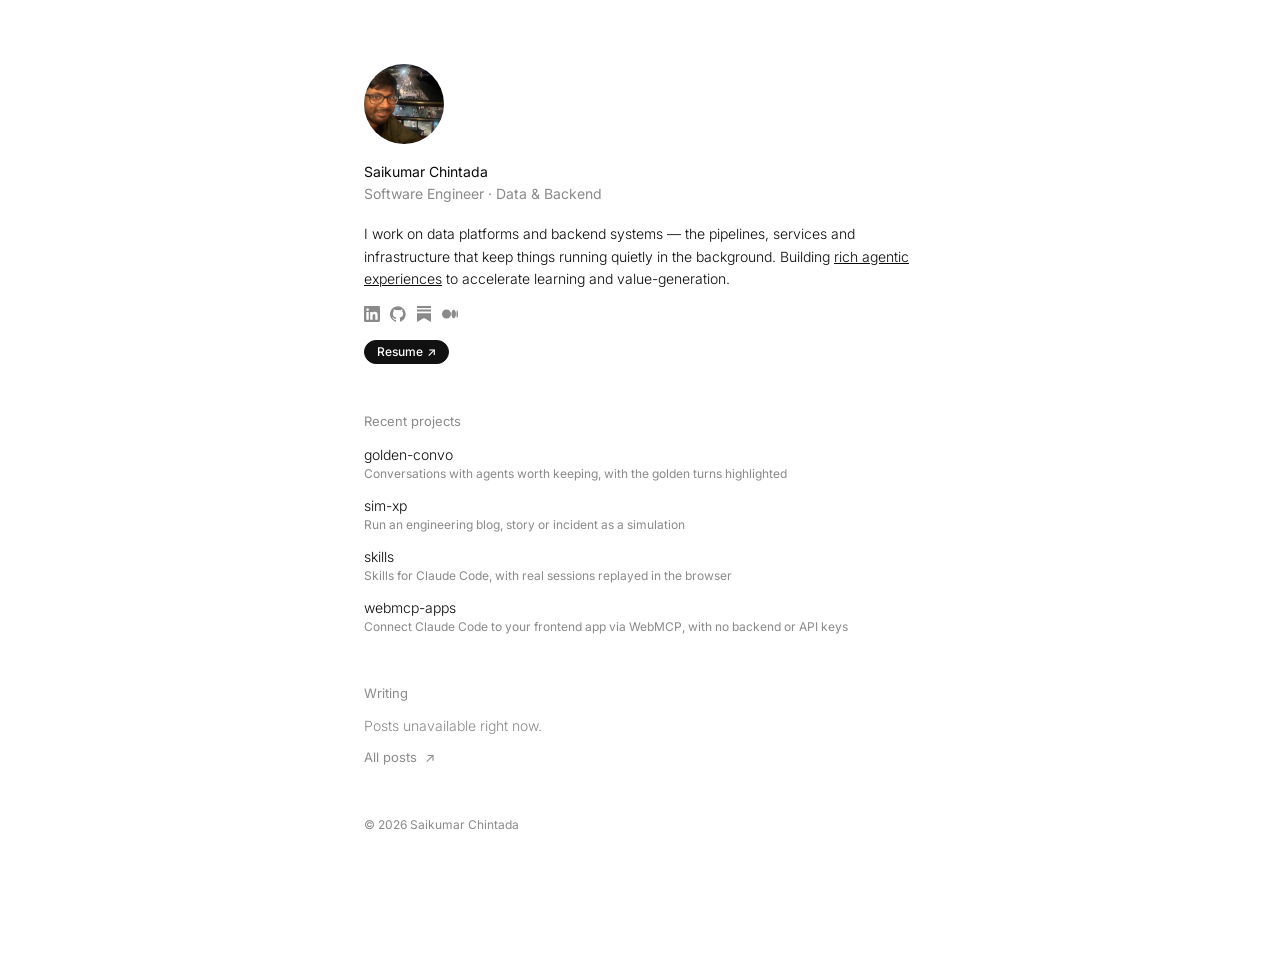
==== index.html @ 0f2b2ed4 "Link agentic experiences in intro Co-Authored-By: Claude Sonnet 5.5 <noreply@anthropic.com> Claude-S" ====
<!DOCTYPE html>
<html lang="en">
<head>
    <meta charset="UTF-8">
    <meta name="viewport" content="width=device-width, initial-scale=1">
    <title>Saikumar Chintada — Software Engineer</title>
    <meta name="description" content="Saikumar Chintada — software engineer working on data platforms and backend systems. Resume, writing and links.">
    <link rel="canonical" href="https://smarchone.github.io/">
    <meta name="theme-color" content="#0b0b0b" media="(prefers-color-scheme: dark)">
    <meta name="theme-color" content="#ffffff" media="(prefers-color-scheme: light)">

    <!-- Social preview -->
    <meta property="og:type" content="profile">
    <meta property="og:title" content="Saikumar Chintada">
    <meta property="og:description" content="Software engineer — data and backend.">
    <meta property="og:url" content="https://smarchone.github.io/">
    <meta property="og:image" content="https://smarchone.github.io/profile.jpeg">
    <meta name="twitter:card" content="summary">

    <link rel="icon" href="data:image/svg+xml,%3Csvg xmlns='http://www.w3.org/2000/svg' viewBox='0 0 64 64'%3E%3Crect width='64' height='64' rx='15' fill='%230a0a0b'/%3E%3Ctext x='32' y='43' font-family='sans-serif' font-size='30' font-weight='600' fill='%23f2f2f4' text-anchor='middle'%3ESC%3C/text%3E%3C/svg%3E">
    <link rel="apple-touch-icon" href="profile-320.jpg">
    <link rel="preconnect" href="https://api.rss2json.com" crossorigin>
    <link rel="preconnect" href="https://fonts.googleapis.com">
    <link rel="preconnect" href="https://fonts.gstatic.com" crossorigin>
    <link rel="stylesheet" href="https://fonts.googleapis.com/css2?family=Inter:wght@300;400;500;600&display=swap">
    <link rel="stylesheet" href="style.css">
</head>
<body>
    <main class="page">
        <header class="identity reveal" style="--i:0">
            <img class="avatar" src="profile-320.jpg" alt="Saikumar Chintada" width="80" height="80" fetchpriority="high" decoding="async">
            <div>
                <h1>Saikumar Chintada</h1>
                <p class="role">Software Engineer <span aria-hidden="true">·</span> Data &amp; Backend</p>
            </div>
        </header>

        <!-- Edit this line to introduce yourself -->
        <p class="intro reveal" style="--i:1">
            I work on data platforms and backend systems — the pipelines, services
            and infrastructure that keep things running quietly in the background.
            Building <a href="https://smarchone.github.io/agentic-experiences/" target="_blank" rel="noopener">rich agentic experiences</a> to accelerate learning and value-generation.
        </p>

        <nav class="chips reveal" style="--i:3" aria-label="Elsewhere">
            <a class="chip" href="https://www.linkedin.com/in/saikumar-chintada-a72671b1/" target="_blank" rel="noopener">
                <svg viewBox="0 0 24 24" aria-hidden="true"><path d="M20.45 20.45h-3.56v-5.57c0-1.33-.02-3.04-1.85-3.04-1.85 0-2.14 1.45-2.14 2.94v5.67H9.35V9h3.41v1.56h.05c.48-.9 1.63-1.85 3.36-1.85 3.6 0 4.27 2.37 4.27 5.45v6.29zM5.34 7.43a2.06 2.06 0 1 1 0-4.13 2.06 2.06 0 0 1 0 4.13zm1.78 13.02H3.55V9h3.57v11.45zM22.22 0H1.77C.79 0 0 .77 0 1.73v20.54C0 23.23.79 24 1.77 24h20.45c.98 0 1.78-.77 1.78-1.73V1.73C24 .77 23.2 0 22.22 0z"/></svg>
                <span>LinkedIn</span>
            </a>
            <a class="chip" href="https://github.com/smarchone/" target="_blank" rel="noopener">
                <svg viewBox="0 0 24 24" aria-hidden="true"><path d="M12 .3a12 12 0 0 0-3.8 23.4c.6.1.8-.3.8-.6v-2.2c-3.3.7-4-1.6-4-1.6-.6-1.4-1.4-1.8-1.4-1.8-1-.7.1-.7.1-.7 1.2.1 1.9 1.2 1.9 1.2 1 1.8 2.8 1.3 3.5 1 .1-.8.4-1.3.7-1.6-2.7-.3-5.5-1.3-5.5-6 0-1.2.5-2.3 1.3-3.1-.2-.4-.6-1.6.1-3.2 0 0 1-.3 3.3 1.2a11.5 11.5 0 0 1 6 0c2.3-1.5 3.3-1.2 3.3-1.2.7 1.6.3 2.8.1 3.2.8.8 1.3 1.9 1.3 3.1 0 4.7-2.8 5.7-5.5 6 .4.4.8 1.1.8 2.2v3.3c0 .3.2.7.8.6A12 12 0 0 0 12 .3z"/></svg>
                <span>GitHub</span>
            </a>
            <a class="chip" href="https://smarchone.substack.com/" target="_blank" rel="noopener">
                <svg viewBox="0 0 24 24" aria-hidden="true"><path d="M22.54 8.24H1.46V5.41h21.08v2.83zM1.46 10.81V24L12 18.11 22.54 24V10.81H1.46zM22.54 0H1.46v2.84h21.08V0z"/></svg>
                <span>Substack</span>
            </a>
            <a class="chip" href="https://medium.com/@saikumarchintada" target="_blank" rel="noopener">
                <svg viewBox="0 0 24 24" aria-hidden="true"><path d="M13.54 12a6.77 6.77 0 0 1-6.77 6.82A6.77 6.77 0 0 1 0 12a6.77 6.77 0 0 1 6.77-6.82A6.77 6.77 0 0 1 13.54 12zm7.42 0c0 3.54-1.51 6.42-3.38 6.42S14.2 15.54 14.2 12s1.51-6.42 3.38-6.42S20.96 8.46 20.96 12zM24 12c0 3.17-.53 5.75-1.19 5.75s-1.19-2.58-1.19-5.75.53-5.75 1.19-5.75S24 8.83 24 12z"/></svg>
                <span>Medium</span>
            </a>
        </nav>

        <a class="btn reveal" style="--i:2" href="https://smarchone.github.io/resume/" target="_blank" rel="noopener">
            Resume <span class="arrow" aria-hidden="true">↗</span>
        </a>

        <section class="section reveal" style="--i:4">
            <h2 class="label">Recent projects</h2>
            <ul class="posts projects">
                <li>
                    <a href="https://smarchone.github.io/golden-convo/" target="_blank" rel="noopener">
                        <span class="post-title">golden-convo</span>
                        <span class="project-desc">Conversations with agents worth keeping, with the golden turns highlighted</span>
                    </a>
                </li>
                <li>
                    <a href="https://smarchone.github.io/sim-xp/" target="_blank" rel="noopener">
                        <span class="post-title">sim-xp</span>
                        <span class="project-desc">Run an engineering blog, story or incident as a simulation</span>
                    </a>
                </li>
                <li>
                    <a href="https://smarchone.github.io/skills/" target="_blank" rel="noopener">
                        <span class="post-title">skills</span>
                        <span class="project-desc">Skills for Claude Code, with real sessions replayed in the browser</span>
                    </a>
                </li>
                <li>
                    <a href="https://smarchone.github.io/webmcp-apps" target="_blank" rel="noopener">
                        <span class="post-title">webmcp-apps</span>
                        <span class="project-desc">Connect Claude Code to your frontend app via WebMCP, with no backend or API keys</span>
                    </a>
                </li>
            </ul>
        </section>

        <section class="section reveal" style="--i:4">
            <h2 class="label">Writing</h2>
            <ul class="posts" id="posts" aria-busy="true">
                <li class="skeleton"><span></span></li>
                <li class="skeleton"><span></span></li>
                <li class="skeleton"><span></span></li>
            </ul>
            <a class="more" href="https://smarchone.substack.com/" target="_blank" rel="noopener">
                All posts <span class="arrow" aria-hidden="true">↗</span>
            </a>
        </section>

        <footer class="footer reveal" style="--i:5">
            <span>&copy; <span id="year">2026</span> Saikumar Chintada</span>
        </footer>
    </main>

    <script src="script.js" defer></script>

    <!-- Google tag (gtag.js) -->
    <script async src="https://www.googletagmanager.com/gtag/js?id=G-ZZCV0RCPVZ"></script>
    <script>
      window.dataLayer = window.dataLayer || [];
      function gtag(){dataLayer.push(arguments);}
      gtag('js', new Date());

      gtag('config', 'G-ZZCV0RCPVZ');
    </script>
</body>
</html>
---- style.css ----
/* ---------------------------------------------------------------
   Tokens
   --------------------------------------------------------------- */
:root {
    color-scheme: light;

    --bg:            #fff;
    --text:          rgba(0, 0, 0, 0.9);
    --text-strong:   #0a0a0a;
    --text-2:        rgba(0, 0, 0, 0.5);
    --text-3:        rgba(0, 0, 0, 0.2);
    --muted:         #8a8a8a;
    --fill-2:        rgba(0, 0, 0, 0.07);
    --border:        rgba(0, 0, 0, 0.1);
    --border-strong: rgba(0, 0, 0, 0.14);
    --solid-bg:      #111;
    --solid-fg:      #fff;

    --font-sans: Inter, -apple-system, BlinkMacSystemFont, 'Segoe UI', system-ui, sans-serif;
    --home-width: 600px;
    --gutter: 24px;
}

@media (prefers-color-scheme: dark) {
    :root {
        color-scheme: dark;

        --bg:            #111;
        --text:          rgba(255, 255, 255, 0.9);
        --text-strong:   #f5f5f5;
        --text-2:        rgba(255, 255, 255, 0.5);
        --text-3:        rgba(255, 255, 255, 0.2);
        --muted:         #707070;
        --fill-2:        rgba(255, 255, 255, 0.08);
        --border:        rgba(255, 255, 255, 0.1);
        --border-strong: #2a2a2a;
        --solid-bg:      #eee;
        --solid-fg:      #111;
    }
}

*,
*::before,
*::after {
    margin: 0;
    padding: 0;
    box-sizing: border-box;
}

html {
    -webkit-text-size-adjust: 100%;
    text-size-adjust: 100%;
}

body {
    background: var(--bg);
    color: var(--text);
    font: 16px/1.5 var(--font-sans);
}

::selection {
    background: var(--text-3);
}

a {
    color: inherit;
}

:focus-visible {
    outline: 2px solid var(--text-2);
    outline-offset: 2px;
    border-radius: 4px;
}

/* ---------------------------------------------------------------
   Page
   --------------------------------------------------------------- */
.page {
    max-width: var(--home-width);
    margin: 0 auto;
    padding: 64px var(--gutter) 120px;
}

/* ---------------------------------------------------------------
   Identity
   --------------------------------------------------------------- */
.avatar {
    display: block;
    width: 80px;
    height: 80px;
    margin-bottom: 18px;
    border-radius: 50%;
    object-fit: cover;
}

h1 {
    font-size: 14px;
    font-weight: 400;
    line-height: 1.4;
    color: var(--text-strong);
}

.role {
    margin-top: 2px;
    font-size: 14px;
    line-height: 1.4;
    color: var(--muted);
}

.intro {
    margin-top: 20px;
    font-size: 14px;
    font-weight: 300;
    line-height: 1.6;
    color: var(--text-strong);
}

/* ---------------------------------------------------------------
   Links
   --------------------------------------------------------------- */
.chips {
    display: flex;
    gap: 10px;
    margin: 16px 0;
}

.chip {
    display: flex;
    color: var(--muted);
    transition: color 0.15s;
}

.chip:hover {
    color: var(--text-strong);
}

.chip svg {
    width: 16px;
    height: 16px;
    fill: currentColor;
}

.chip span {
    position: absolute;
    width: 1px;
    height: 1px;
    overflow: hidden;
    clip-path: inset(50%);
    white-space: nowrap;
}

.btn {
    display: inline-flex;
    align-items: center;
    height: 24px;
    padding: 0 12px;
    border: 1px solid var(--solid-bg);
    border-radius: 999px;
    background: var(--solid-bg);
    color: var(--solid-fg);
    font-size: 12px;
    font-weight: 500;
    line-height: 1;
    white-space: nowrap;
    text-decoration: none;
    transition: opacity 0.15s;
}

.btn:hover {
    opacity: 0.85;
}

.arrow {
    margin-left: 4px;
}

/* ---------------------------------------------------------------
   Writing
   --------------------------------------------------------------- */
.section {
    margin-top: 48px;
}

.label {
    margin-bottom: 12px;
    font-size: 13px;
    font-weight: 400;
    color: var(--muted);
}

.posts {
    display: grid;
    gap: 6px;
    list-style: none;
}

.posts a {
    display: inline-flex;
    flex-wrap: wrap;
    align-items: center;
    column-gap: 8px;
    font-size: 14px;
    line-height: 1.5;
    color: var(--text-strong);
    text-decoration: none;
}

.post-title {
    font-weight: 300;
    transition: background-color 0.15s;
}

.posts a:hover .post-title {
    background: var(--fill-2);
}

#posts a {
    display: flex;
    align-items: baseline;
}

.post-leader {
    flex: 1;
    min-width: 24px;
    border-bottom: 1px dotted var(--text-3);
}

.post-date {
    white-space: nowrap;
    font-size: 12px;
    color: var(--muted);
    font-variant-numeric: tabular-nums;
}

.projects {
    gap: 12px;
}

.projects a {
    display: flex;
    flex-direction: column;
    align-items: flex-start;
}

.project-desc {
    font-size: 12px;
    color: var(--muted);
}

.posts .empty {
    font-size: 14px;
    font-weight: 300;
    color: var(--muted);
}

.skeleton span {
    display: block;
    height: 14px;
    border-radius: 4px;
    background: var(--border);
    animation: pulse 1.8s ease-in-out infinite;
}

.skeleton:nth-child(1) span { width: 72%; }
.skeleton:nth-child(2) span { width: 58%; animation-delay: 0.15s; }
.skeleton:nth-child(3) span { width: 65%; animation-delay: 0.3s; }

@keyframes pulse {
    0%, 100% { opacity: 0.45; }
    50%      { opacity: 1; }
}

.more {
    display: inline-block;
    margin-top: 12px;
    font-size: 13px;
    color: var(--muted);
    text-decoration: none;
    transition: color 0.15s;
}

.more:hover {
    color: var(--text-strong);
}

/* ---------------------------------------------------------------
   Footer
   --------------------------------------------------------------- */
.footer {
    margin-top: 48px;
    font-size: 12px;
    color: var(--muted);
}

@media (prefers-reduced-motion: reduce) {
    .skeleton span {
        animation: none;
    }

    * {
        transition-duration: 0.01ms !important;
    }
}

@media print {
    .more {
        display: none;
    }

    body {
        background: #fff;
        color: #000;
    }
}
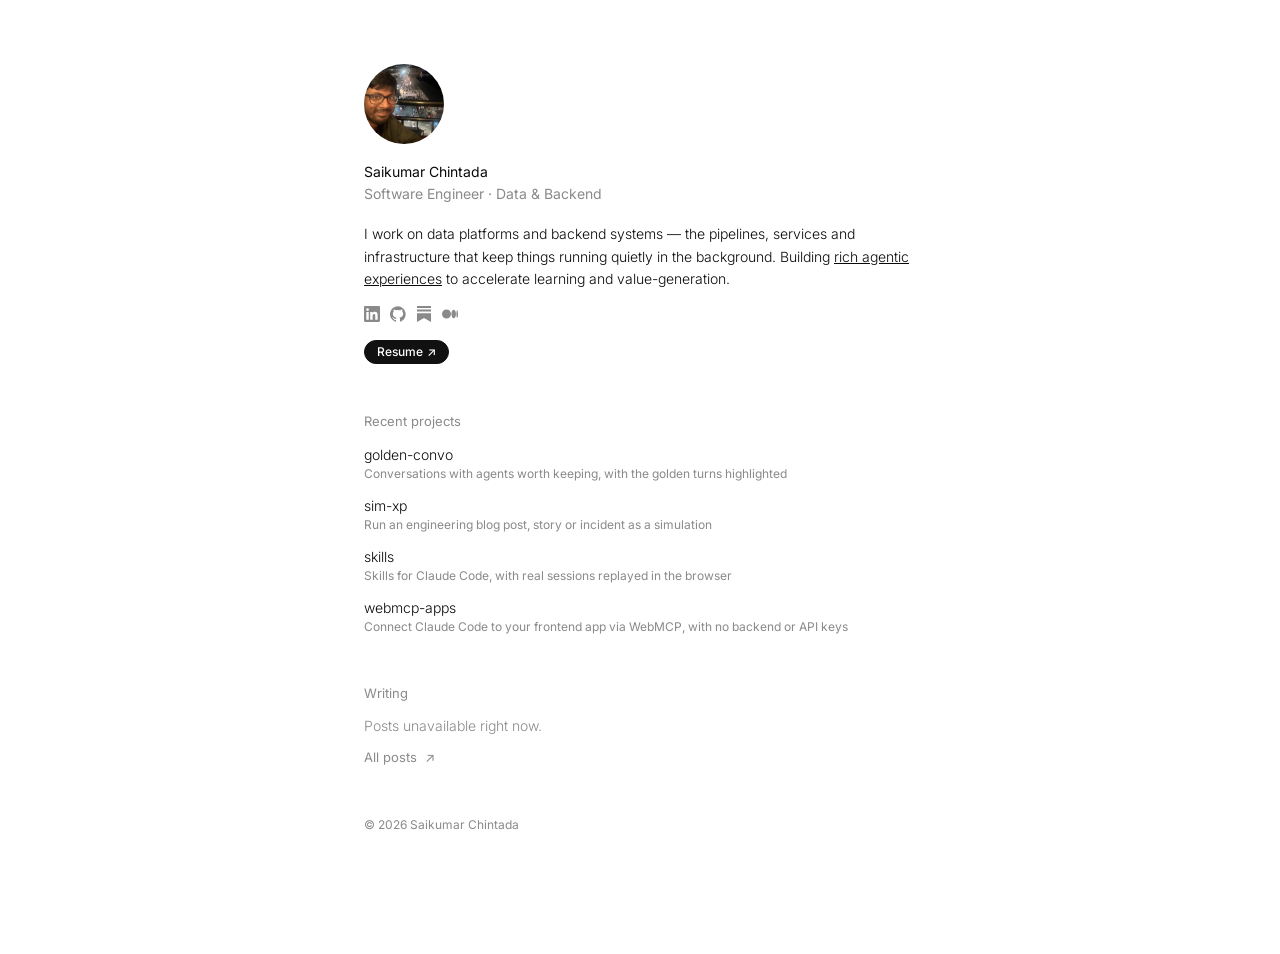
==== commit ef81f78a: "Say blog post in sim-xp description Co-Authored-By: Claude Sonnet 5.5 <noreply@anthropic.com> Claude" ====
--- a/index.html
+++ b/index.html
@@ -77,7 +77,7 @@
                 <li>
                     <a href="https://smarchone.github.io/sim-xp/" target="_blank" rel="noopener">
                         <span class="post-title">sim-xp</span>
-                        <span class="project-desc">Run an engineering blog, story or incident as a simulation</span>
+                        <span class="project-desc">Run an engineering blog post, story or incident as a simulation</span>
                     </a>
                 </li>
                 <li>
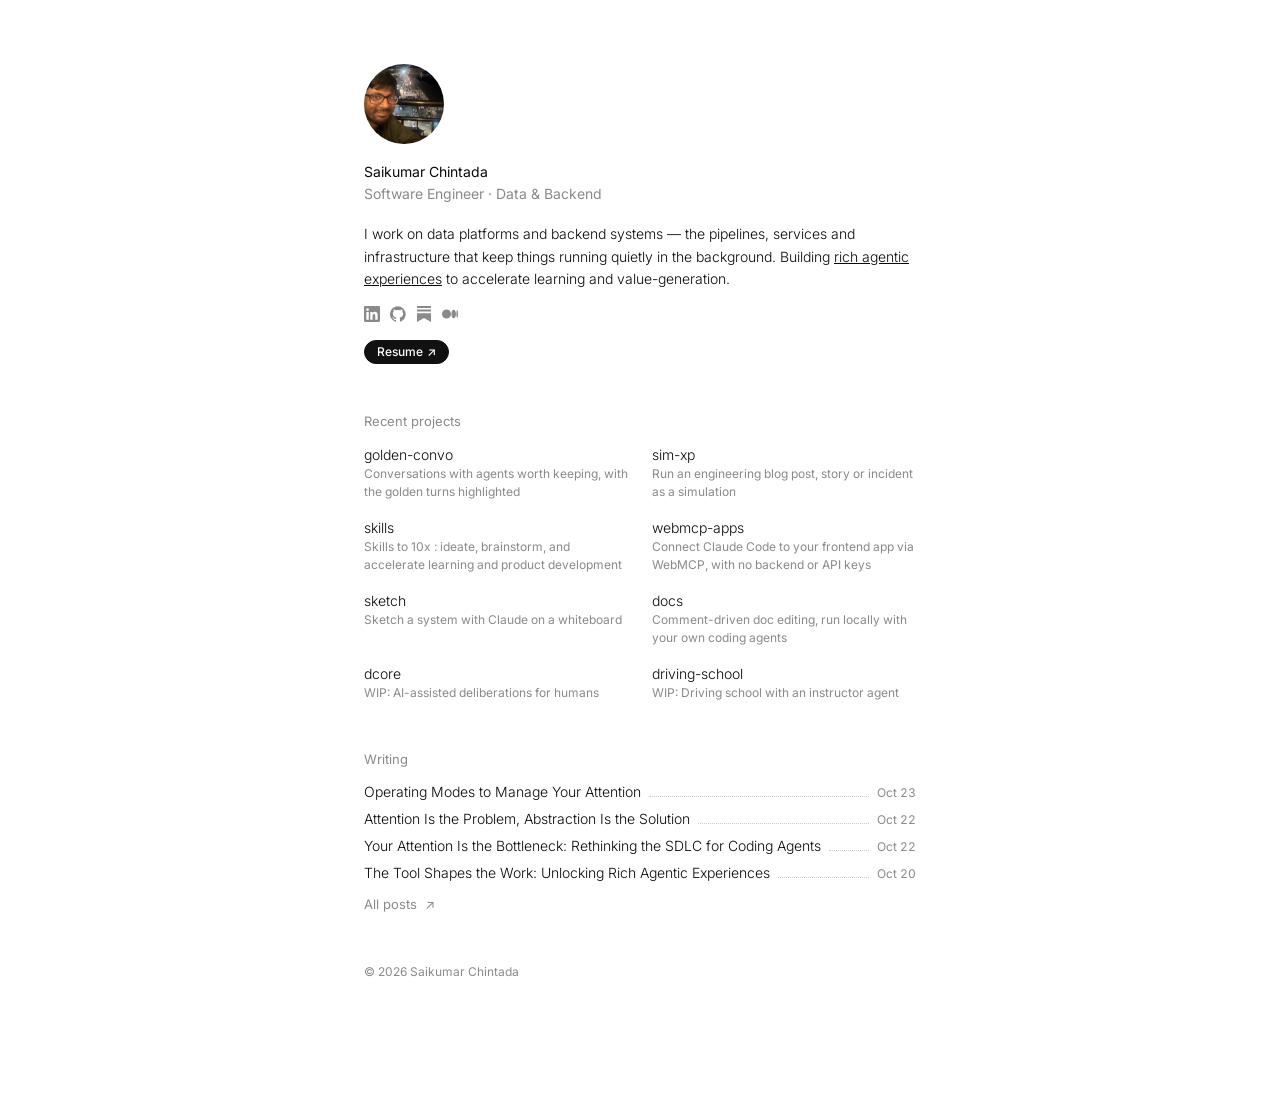
==== commit cb399f13: "Add four recent projects and lay projects out in two columns Adds sketch, docs, dcore and driving-sc" ====
--- a/index.html
+++ b/index.html
@@ -19,7 +19,6 @@
 
     <link rel="icon" href="data:image/svg+xml,%3Csvg xmlns='http://www.w3.org/2000/svg' viewBox='0 0 64 64'%3E%3Crect width='64' height='64' rx='15' fill='%230a0a0b'/%3E%3Ctext x='32' y='43' font-family='sans-serif' font-size='30' font-weight='600' fill='%23f2f2f4' text-anchor='middle'%3ESC%3C/text%3E%3C/svg%3E">
     <link rel="apple-touch-icon" href="profile-320.jpg">
-    <link rel="preconnect" href="https://api.rss2json.com" crossorigin>
     <link rel="preconnect" href="https://fonts.googleapis.com">
     <link rel="preconnect" href="https://fonts.gstatic.com" crossorigin>
     <link rel="stylesheet" href="https://fonts.googleapis.com/css2?family=Inter:wght@300;400;500;600&display=swap">
@@ -75,7 +74,7 @@
                     </a>
                 </li>
                 <li>
-                    <a href="https://smarchone.github.io/sim-xp/" target="_blank" rel="noopener">
+                    <a href="https://smarchone.github.io/sim-xp/v3" target="_blank" rel="noopener">
                         <span class="post-title">sim-xp</span>
                         <span class="project-desc">Run an engineering blog post, story or incident as a simulation</span>
                     </a>
@@ -83,13 +82,37 @@
                 <li>
                     <a href="https://smarchone.github.io/skills/" target="_blank" rel="noopener">
                         <span class="post-title">skills</span>
-                        <span class="project-desc">Skills for Claude Code, with real sessions replayed in the browser</span>
+                        <span class="project-desc">Skills to 10x : ideate, brainstorm, and accelerate learning and product development</span>
                     </a>
                 </li>
                 <li>
                     <a href="https://smarchone.github.io/webmcp-apps" target="_blank" rel="noopener">
                         <span class="post-title">webmcp-apps</span>
                         <span class="project-desc">Connect Claude Code to your frontend app via WebMCP, with no backend or API keys</span>
+                    </a>
+                </li>
+                <li>
+                    <a href="https://smarchone.github.io/sketch/" target="_blank" rel="noopener">
+                        <span class="post-title">sketch</span>
+                        <span class="project-desc">Sketch a system with Claude on a whiteboard</span>
+                    </a>
+                </li>
+                <li>
+                    <a href="https://smarchone.github.io/docs/" target="_blank" rel="noopener">
+                        <span class="post-title">docs</span>
+                        <span class="project-desc">Comment-driven doc editing, run locally with your own coding agents</span>
+                    </a>
+                </li>
+                <li>
+                    <a href="https://smarchone.github.io/dcore/" target="_blank" rel="noopener">
+                        <span class="post-title">dcore</span>
+                        <span class="project-desc">WIP: AI-assisted deliberations for humans</span>
+                    </a>
+                </li>
+                <li>
+                    <a href="https://smarchone.github.io/driving-school/" target="_blank" rel="noopener">
+                        <span class="post-title">driving-school</span>
+                        <span class="project-desc">WIP: Driving school with an instructor agent</span>
                     </a>
                 </li>
             </ul>
@@ -102,7 +125,7 @@
                 <li class="skeleton"><span></span></li>
                 <li class="skeleton"><span></span></li>
             </ul>
-            <a class="more" href="https://smarchone.substack.com/" target="_blank" rel="noopener">
+            <a class="more" href="https://saikumarchintada.medium.com/" target="_blank" rel="noopener">
                 All posts <span class="arrow" aria-hidden="true">↗</span>
             </a>
         </section>
--- a/style.css
+++ b/style.css
@@ -233,7 +233,15 @@
 }
 
 .projects {
-    gap: 12px;
+    grid-template-columns: repeat(2, minmax(0, 1fr));
+    gap: 16px 24px;
+}
+
+@media (max-width: 480px) {
+    .projects {
+        grid-template-columns: 1fr;
+        gap: 12px;
+    }
 }
 
 .projects a {
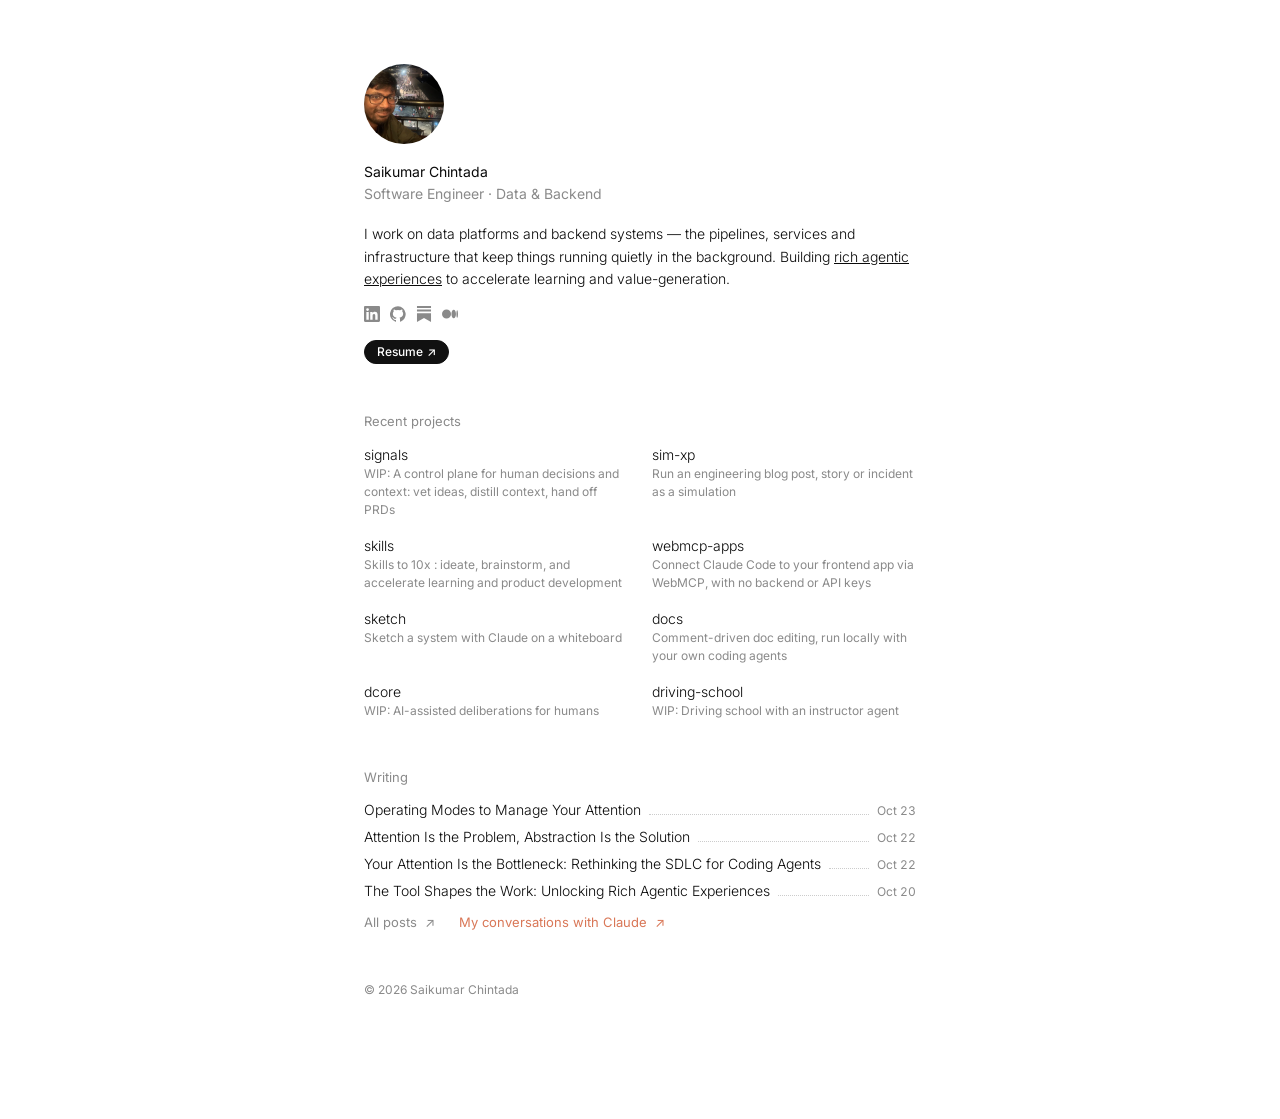
==== commit bce84e60: "Add signals to projects; link golden-convo from Writing in Claude orange Co-Authored-By: Claude Opus" ====
--- a/index.html
+++ b/index.html
@@ -68,9 +68,9 @@
             <h2 class="label">Recent projects</h2>
             <ul class="posts projects">
                 <li>
-                    <a href="https://smarchone.github.io/golden-convo/" target="_blank" rel="noopener">
-                        <span class="post-title">golden-convo</span>
-                        <span class="project-desc">Conversations with agents worth keeping, with the golden turns highlighted</span>
+                    <a href="https://smarchone.github.io/signals/" target="_blank" rel="noopener">
+                        <span class="post-title">signals</span>
+                        <span class="project-desc">WIP: A control plane for human decisions and context: vet ideas, distill context, hand off PRDs</span>
                     </a>
                 </li>
                 <li>
@@ -128,6 +128,9 @@
             <a class="more" href="https://saikumarchintada.medium.com/" target="_blank" rel="noopener">
                 All posts <span class="arrow" aria-hidden="true">↗</span>
             </a>
+            <a class="more more-orange" href="https://smarchone.github.io/golden-convo/" target="_blank" rel="noopener">
+                My conversations with Claude <span class="arrow" aria-hidden="true">↗</span>
+            </a>
         </section>
 
         <footer class="footer reveal" style="--i:5">
--- a/style.css
+++ b/style.css
@@ -15,6 +15,7 @@
     --border-strong: rgba(0, 0, 0, 0.14);
     --solid-bg:      #111;
     --solid-fg:      #fff;
+    --orange:        #d97757;
 
     --font-sans: Inter, -apple-system, BlinkMacSystemFont, 'Segoe UI', system-ui, sans-serif;
     --home-width: 600px;
@@ -36,6 +37,7 @@
         --border-strong: #2a2a2a;
         --solid-bg:      #eee;
         --solid-fg:      #111;
+        --orange:        #d97757;
     }
 }
 
@@ -287,8 +289,21 @@
     transition: color 0.15s;
 }
 
+.more + .more {
+    margin-left: 20px;
+}
+
 .more:hover {
     color: var(--text-strong);
+}
+
+.more-orange,
+.more-orange:hover {
+    color: var(--orange);
+}
+
+.more-orange:hover {
+    opacity: 0.8;
 }
 
 /* ---------------------------------------------------------------
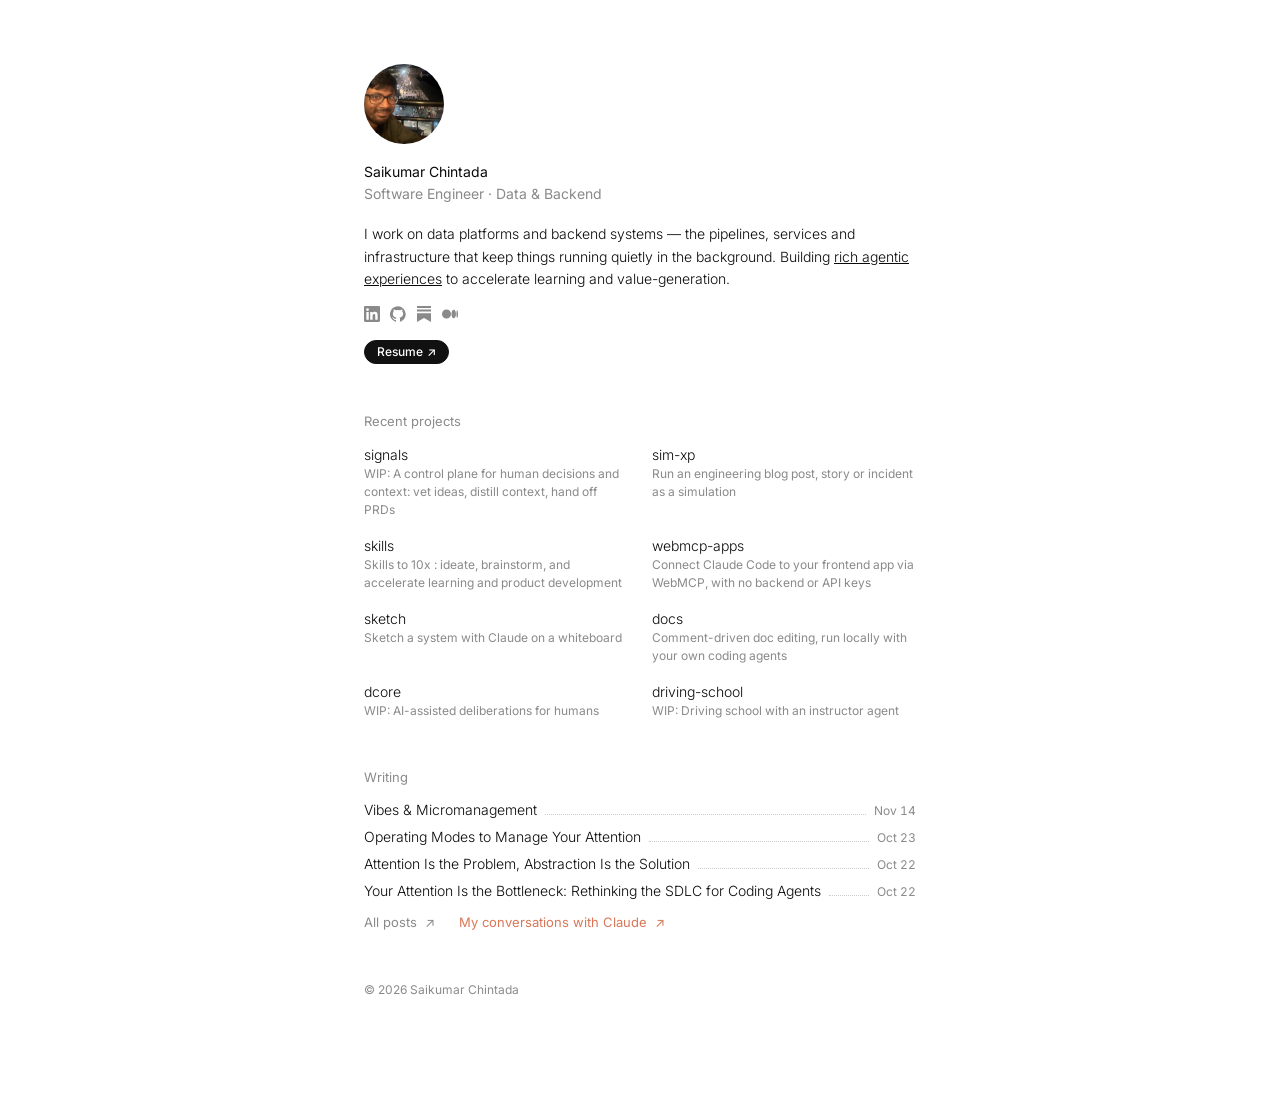
==== commit c2192aa4: "Point skills project link to hosted skills site Co-Authored-By: Claude Opus 5.5 <noreply@anthropic.c" ====
--- a/index.html
+++ b/index.html
@@ -80,7 +80,7 @@
                     </a>
                 </li>
                 <li>
-                    <a href="https://smarchone.github.io/skills/" target="_blank" rel="noopener">
+                    <a href="https://skills.smarchone.workers.dev/" target="_blank" rel="noopener">
                         <span class="post-title">skills</span>
                         <span class="project-desc">Skills to 10x : ideate, brainstorm, and accelerate learning and product development</span>
                     </a>
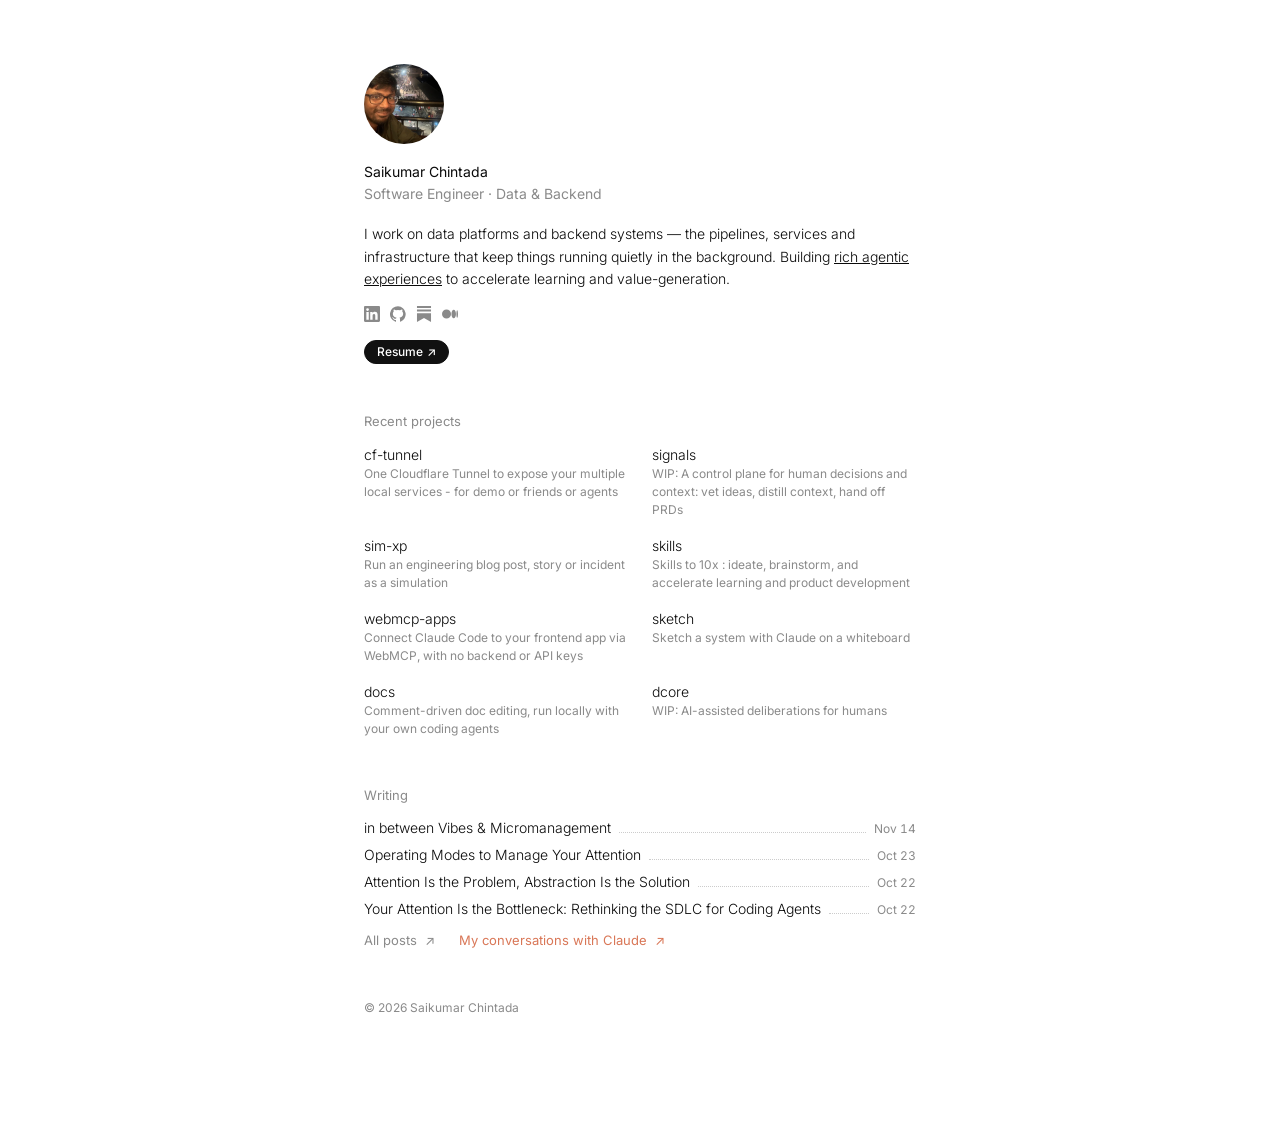
==== commit 5a0818cc: "add cf-tunnel" ====
--- a/index.html
+++ b/index.html
@@ -68,6 +68,12 @@
             <h2 class="label">Recent projects</h2>
             <ul class="posts projects">
                 <li>
+                    <a href="https://smarchone.github.io/cf-tunnel" target="_blank" rel="noopener">
+                        <span class="post-title">cf-tunnel</span>
+                        <span class="project-desc">One Cloudflare Tunnel to expose your multiple local services - for demo or friends or agents</span>
+                    </a>
+                </li>
+                <li>
                     <a href="https://smarchone.github.io/signals/" target="_blank" rel="noopener">
                         <span class="post-title">signals</span>
                         <span class="project-desc">WIP: A control plane for human decisions and context: vet ideas, distill context, hand off PRDs</span>
@@ -109,12 +115,6 @@
                         <span class="project-desc">WIP: AI-assisted deliberations for humans</span>
                     </a>
                 </li>
-                <li>
-                    <a href="https://smarchone.github.io/driving-school/" target="_blank" rel="noopener">
-                        <span class="post-title">driving-school</span>
-                        <span class="project-desc">WIP: Driving school with an instructor agent</span>
-                    </a>
-                </li>
             </ul>
         </section>
 
